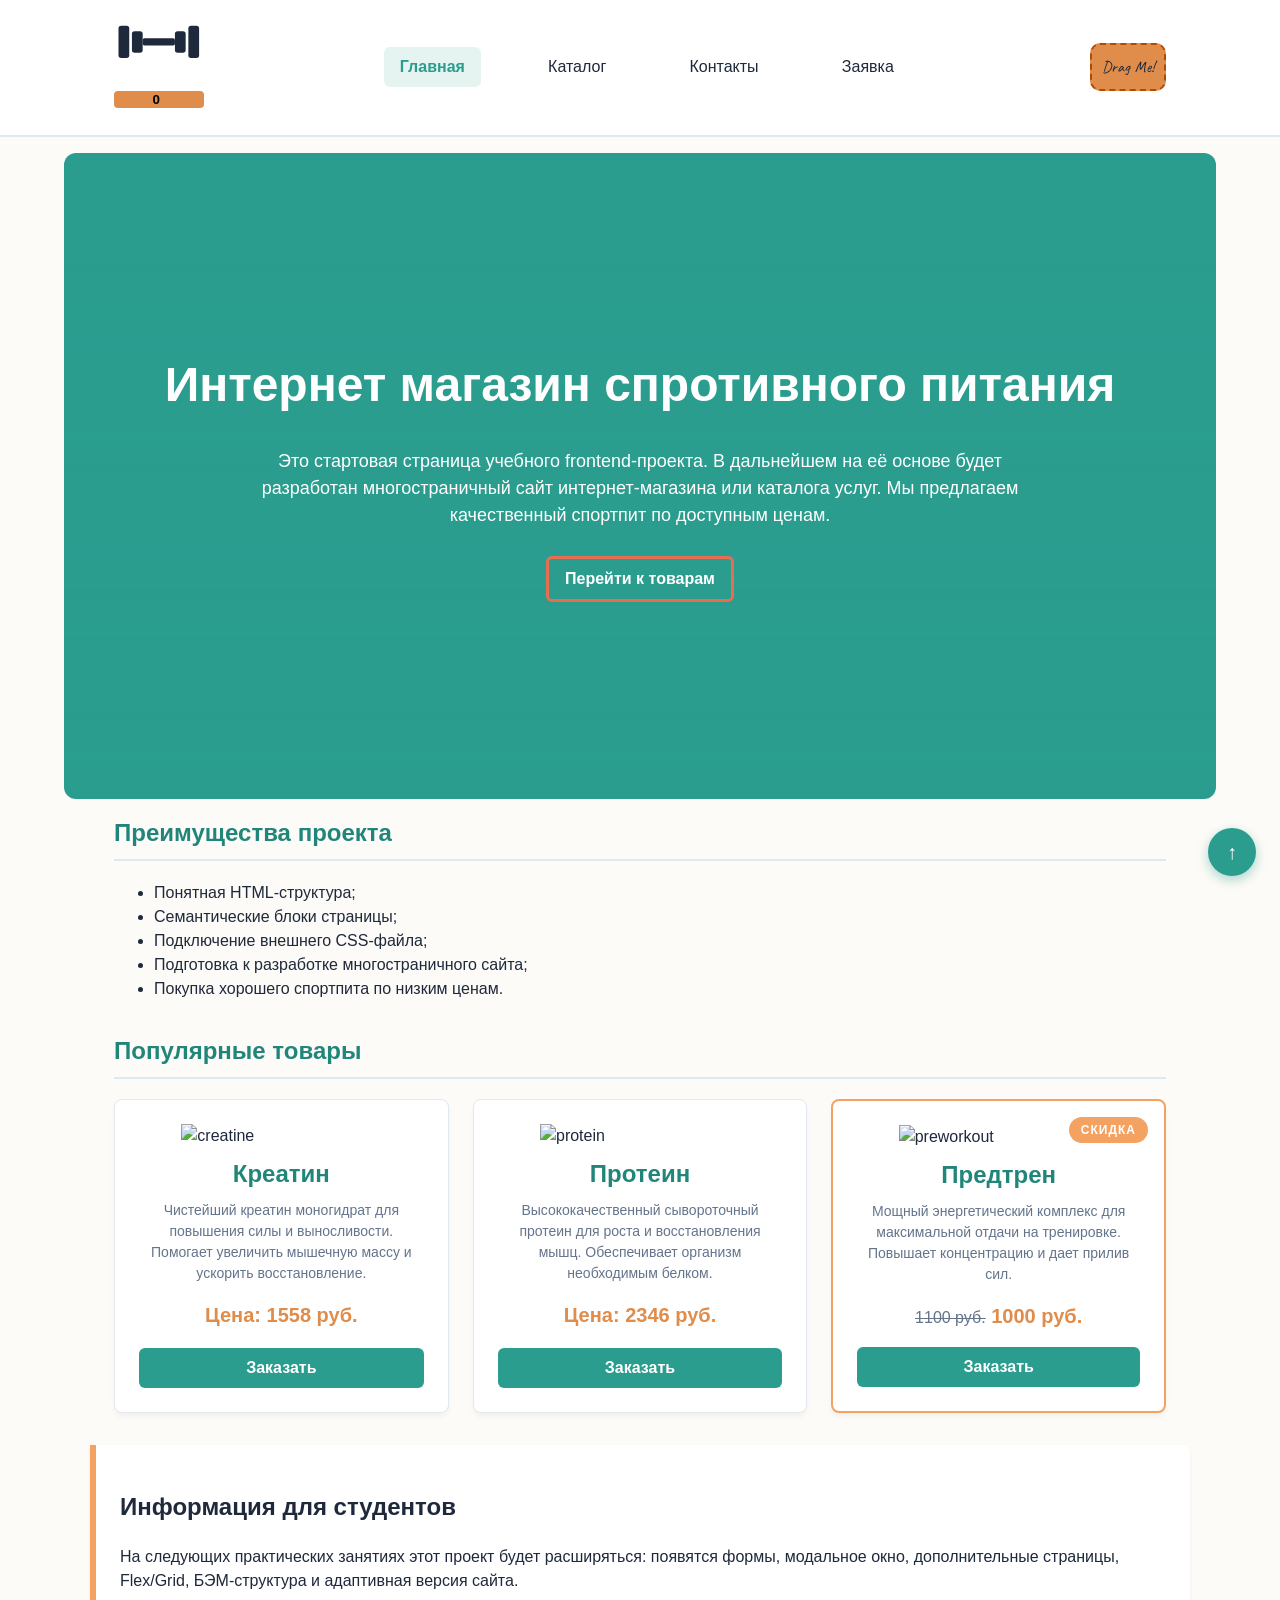
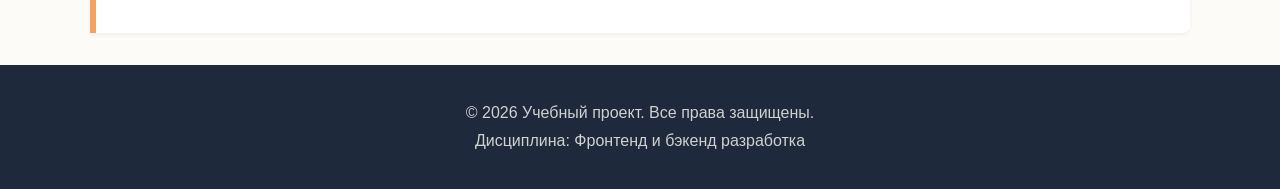
==== index.html @ 5d1a7ecf "feat: add KR4 JavaScript interactivity, multi-step modal, forms validation" ====
<!DOCTYPE html>
<html lang="ru">
<head>
  <meta charset="UTF-8">
  <meta name="viewport" content="width=device-width, initial-scale=1.0">
  <meta name="description" content="Главная страница учебного интернет-магазина спортивного питания.">
  <title>Главная – Учебный интернет-магазин</title>
  <link rel="preconnect" href="https://fonts.googleapis.com">
  <link rel="preconnect" href="https://fonts.gstatic.com" crossorigin>
  <link href="https://fonts.googleapis.com/css2?family=Caveat:wght@400;700&display=swap" rel="stylesheet">
  <link rel="stylesheet" href="css/style.css">
  <link rel="stylesheet" href="css/responsive.css">
  <link rel="stylesheet" href="css/animejs.css">
  <script src="https://cdn.jsdelivr.net/npm/animejs@4.3.6/dist/bundles/anime.umd.min.js"></script>
  <script src="js/anime.js" defer></script>
  <script src="js/main.js" defer></script>
</head>
<body>
  <a class="skip-link" href="#main">Перейти к основному содержимому</a>
  <header class="site-header">
    <div class="site-header__inner">
      
      <div class="logo-box">
        <div>
          <svg 
            class="logo logo-animated"
            xmlns="http://www.w3.org/2000/svg" 
            viewBox="0 0 100 40" 
            width="200" 
            height="80"
            fill="currentColor"
            aria-label="Гантель"
          >
            <rect x="5"  y="2"  width="12" height="36" rx="3" />
            <rect x="20" y="8"  width="12" height="24" rx="3" />
            <rect x="32" y="16" width="36" height="8" rx="2" />
            <rect x="68" y="8"  width="12" height="24" rx="3" />
            <rect x="83" y="2"  width="12" height="36" rx="3" />
          </svg>
        </div>
        <div>
          <button class="rotate-btn">0</button>
        </div>
      </div>

      <!-- Кнопка меню -->
      <button class="menu-toggle" aria-label="Открыть меню" aria-expanded="false" aria-controls="site-nav" data-menu-toggle>
        <span class="menu-toggle__bar"></span>
        <span class="menu-toggle__bar"></span>
        <span class="menu-toggle__bar"></span>
      </button>

      <!-- Навигация -->
      <nav class="site-nav" id="site-nav" aria-label="Основная навигация" data-menu>
        <ul class="site-nav__list">
          <li class="site-nav__item">
            <a class="site-nav__link site-nav__link--active glass" href="index.html" aria-current="page">Главная</a>
          </li>
          <li class="site-nav__item">
            <a class="site-nav__link glass" href="catalog.html">Каталог</a>
          </li>
          <li class="site-nav__item">
            <a class="site-nav__link glass" href="contacts.html">Контакты</a>
          </li>
          <li class="site-nav__item">
            <a class="site-nav__link glass" href="order.html">Заявка</a>
          </li>
        </ul>
      </nav>

      <div class="square"><span>Drag Me!</span></div>
    </div>
  </header>

  <main id="main">
    <section class="hero">
      <h1>Интернет магазин спротивного питания</h1>
      <p>
        Это стартовая страница учебного frontend-проекта.
        В дальнейшем на её основе будет разработан многостраничный сайт
        интернет-магазина или каталога услуг. Мы предлагаем качественный спортпит по доступным ценам.
      </p>
      <a class="button button--primary" href="#popular">Перейти к товарам</a>
    </section>

    <section class="section" id="advantages">
      <h2>Преимущества проекта</h2>
      <ul class="advantages-list">
        <li>Понятная HTML-структура;</li>
        <li>Семантические блоки страницы;</li>
        <li>Подключение внешнего CSS-файла;</li>
        <li>Подготовка к разработке многостраничного сайта;</li>
        <li>Покупка хорошего спортпита по низким ценам.</li>
      </ul>
    </section>

    <section class="section" id="popular">
      <h2>Популярные товары</h2>

      <div class="products-grid">
        <article class="product-card">
          <img src="images/creatine.png" width="200" alt="creatine">
          <h3 class="product-card__title">Креатин</h3>
          <p class="product-card__description">
            Чистейший креатин моногидрат для повышения силы и выносливости. Помогает увеличить мышечную массу и ускорить восстановление.
          </p>
          <p class="product-card__price">Цена: 1558 руб.</p>
          <button class="button button--primary product-card__button" type="button" data-product="Креатин">
            Заказать
          </button>
        </article>

        <article class="product-card">
          <img src="images/protein.png" width="200" alt="protein">
          <h3 class="product-card__title">Протеин</h3>
          <p class="product-card__description">
            Высококачественный сывороточный протеин для роста и восстановления мышц. Обеспечивает организм необходимым белком.
          </p>
          <p class="product-card__price">Цена: 2346 руб.</p>
          <button class="button button--primary product-card__button" type="button" data-product="Протеин">
            Заказать
          </button>
        </article>

        <article class="product-card product-card--discount">
          <img src="images/preworkout.png" width="200" alt="preworkout">
          <span class="product-card__badge">Скидка</span>
          <h3 class="product-card__title">Предтрен</h3>
          <p class="product-card__description">
            Мощный энергетический комплекс для максимальной отдачи на тренировке. Повышает концентрацию и дает прилив сил.
          </p>
          <p class="product-card__price"><s>1100 руб.</s> 1000 руб.</p>
          <button class="button button--primary product-card__button" type="button" data-product="Предтрен">
            Заказать
          </button>
        </article>
      </div>
    </section>

    <aside class="aside-info">
      <h2>Информация для студентов</h2>
      <p>
        На следующих практических занятиях этот проект будет расширяться:
        появятся формы, модальное окно, дополнительные страницы, Flex/Grid,
        БЭМ-структура и адаптивная версия сайта.
      </p>
    </aside>
  </main>

  <footer class="site-footer" id="contacts">
    <div>
      <p>&copy; 2026 Учебный проект. Все права защищены.</p>
      <p>Дисциплина: Фронтенд и бэкенд разработка</p>
    </div>
  </footer>

  <dialog class="order-dialog" id="order-dialog" aria-labelledby="order-dialog-title">
    <h2 class="order-dialog__title" id="order-dialog-title">Оформление заявки</h2>

    <form class="order-form" id="order-form" action="#" method="post" novalidate>
      <input id="selected-product" name="selected-product" type="hidden">

      <div class="order-form__field">
        <label class="order-form__label" for="order-name">Имя</label>
        <input
          class="order-form__input"
          id="order-name"
          name="name"
          type="text"
          placeholder="Введите ваше имя"
          minlength="2"
          autocomplete="given-name"
          required
        >
      </div>

      <div class="order-form__field">
        <label class="order-form__label" for="order-email">E-mail</label>
        <input
          class="order-form__input"
          id="order-email"
          name="email"
          type="email"
          placeholder="example@mail.ru"
          autocomplete="email"
          required
        >
      </div>

      <div class="order-form__field">
        <label class="order-form__label" for="order-phone">Телефон</label>
        <input
          class="order-form__input"
          id="order-phone"
          name="phone"
          type="tel"
          inputmode="tel"
          placeholder="+7 (900) 000-00-00"
          pattern="^\+7 \(\d{3}\) \d{3}-\d{2}-\d{2}$"
          required
        >
        <small class="order-form__hint">Формат: +7 (900) 000-00-00</small>
      </div>

      <div class="order-form__field">
        <label class="order-form__label" for="order-date">Дата связи</label>
        <input
          class="order-form__input"
          id="order-date"
          name="date"
          type="date"
        >
      </div>

      <div class="order-form__field">
        <label class="order-form__label" for="order-topic">Тема заявки</label>
        <select class="order-form__select" id="order-topic" name="topic" required>
          <option value="">Выберите тему</option>
          <option value="product">Заказ товара</option>
          <option value="consultation">Консультация</option>
          <option value="delivery">Доставка</option>
        </select>
      </div>

      <div class="order-form__field">
        <label class="order-form__label" for="order-comment">Комментарий</label>
        <textarea
          class="order-form__textarea"
          id="order-comment"
          name="comment"
          rows="4"
          placeholder="Укажите дополнительную информацию"
        ></textarea>
      </div>

      <div class="order-form__field order-form__field--checkbox">
        <label class="order-form__label">
          <input
            class="order-form__checkbox"
            id="order-agreement"
            name="agreement"
            type="checkbox"
            required
          >
          Я согласен на обработку данных
        </label>
      </div>

      <div class="order-form__actions">
        <button class="button button--secondary" type="button" id="close-order-dialog">
          Закрыть
        </button>
        <button class="button button--primary" type="submit">
          Отправить заявку
        </button>
      </div>
    </form>
  </dialog>

  <p class="success-message" id="success-message" hidden>
    Форма успешно отправлена!
  </p>

  <button class="to-top" type="button" id="to-top" aria-label="Наверх">↑</button>
</body>
</html>
---- css/style.css ----
/* ======================= 1. Переменные проекта ======================= */

:root {
  /* Основная палитра */
  --color-primary: #2a9d8f;      /* Бирюзовый */
  --color-primary-dark: #21867a; /* Темный бирюзовый для ховера */
  --color-secondary: #f4a261;    /* Песочный/оранжевый */
  --color-secondary-dark: #e08c4a; /* Темный оранжевый для ховера */
  
  /* Фоны и текст */
  --color-bg: #fdfbf7;           /* Светлый фон сайта */
  --color-text: #1e293b;         /* Темный текст */
  --color-muted: #64748b;        /* Серый текст (для описаний) */
  --color-white: #ffffff;        /* Белый */
  --color-surface: #ffffff;      /* Белый фон карточек */
  --color-border: #e2e8f0;       /* Светло-серые рамки */
  
  /* Служебные цвета */
  --color-danger: #e76f51;       /* Красный для скидок/ошибок */
  --color-success: #2a9d8f;      /* Зеленый для успеха */
  --color-success-bg: #e6f4f1;
  --color-focus: #f4a261;        /* Цвет фокуса (оранжевый, чтобы выделяться) */

  /* Отступы и скругления (без изменений) */
  --space-xs: 4px;
  --space-sm: 8px;
  --space-md: 16px;
  --space-lg: 24px;
  --space-xl: 32px;

  --radius-sm: 6px;
  --radius-md: 8px;
  --radius-lg: 12px;

  --container-width: 1100px;
}
  
/* ======================= 2. Базовые стили ======================= */
  
* {
  box-sizing: border-box;
}
  
html {
  scroll-behavior: smooth;
}
  
body {
  margin: 0;
  min-height: 100vh;
  display: flex;
  flex-direction: column;
  font-family: Arial, sans-serif;
  line-height: 1.5;
  color: var(--color-text);
  background-color: var(--color-bg);
}

main { 
  flex: 1; 
  background: var(--color-bg); 
}
  
:target {
  outline: 2px dashed var(--color-primary);
  outline-offset: 4px;
}
  
/* ======================= 3. Общие элементы интерфейса ======================= */
  
a {
  color: var(--color-primary);
  text-decoration: none;
  transition: color 0.2s;
}

a:hover {
  color: var(--color-primary-dark);
}
  
a:focus-visible {
  outline: 3px solid var(--color-focus);
  outline-offset: 3px;
  border-radius: 2px;
}
  
/* ======================= 4. Блок button ======================= */
  
.button {
  display: inline-block;
  padding: var(--space-sm) var(--space-md);
  border: none;
  border-radius: var(--radius-sm);
  font: inherit;
  font-weight: 600;
  text-decoration: none;
  cursor: pointer;
  text-align: center;
  transition: background-color 0.2s, color 0.2s, border-color 0.2s;
}
  
.button--primary {
  color: var(--color-white);
  background-color: var(--color-primary);
}
  
.button--primary:hover {
  color: var(--color-white);
  background-color: var(--color-primary-dark);
}
  
.button--secondary {
  color: var(--color-text);
  background-color: transparent;
  border: 2px solid var(--color-secondary);
}
  
.button--secondary:hover {
  color: var(--color-white);
  background-color: var(--color-secondary);
}
  
.button:focus-visible {
  outline: 3px solid var(--color-focus);
  outline-offset: 3px;
}
  
.button:disabled,
.button--disabled {
  opacity: 0.6;
  cursor: not-allowed;
}
  
/* ======================= 5. Блок site-header ======================= */
  
.site-header {
  background-color: var(--color-surface);
  border-bottom: 2px solid var(--color-border);
  /* Убрали радиальные градиенты, оставили чистый фон */
}

.site-header__inner {
  max-width: var(--container-width);
  margin: 0 auto;
  padding: var(--space-lg);
  display: flex;
  flex-direction: column;
  align-items: center;
  gap: var(--space-md);
}

@media (min-width: 768px) {
  .site-header__inner {
    flex-direction: row;
    justify-content: space-between;
  }
}
  
.site-header__logo {
  font-weight: 700;
  font-size: 28px;
  font-family: 'Caveat', cursive;
  color: var(--color-primary);
  text-decoration: none;
}

.site-header__logo:hover {
  color: var(--color-primary-dark);
}
  
/* ======================= 6. Блок site-nav ======================= */

.site-nav {
  display: none;
}

.site-nav.is-open {
  display: flex;
  flex-direction: column;
}
  
.site-nav__list {
  display: flex;
  flex-wrap: wrap;
  justify-content: space-between;
  align-items: center;
  gap: var(--space-sm);
  padding: 0;
  margin: 0;
  list-style: none;
}
  
.site-nav__link {
  display: inline-block;
  padding: var(--space-sm) var(--space-md);
  color: var(--color-text);
  font-weight: 500;
  text-decoration: none;
  border-radius: var(--radius-sm);
  transition: background-color 0.2s, color 0.2s;
}
  
.site-nav__link:hover {
  background-color: var(--color-bg);
  color: var(--color-primary);
}
  
.site-nav__link:focus-visible {
  outline: 3px solid var(--color-focus);
  outline-offset: 3px;
}
  
.site-nav__link--active {
  color: var(--color-primary);
  background-color: var(--color-success-bg) !important;
  font-weight: 700;
}

@media (min-width: 768px) {
  .menu-toggle {
    display: none;
  }

  .site-nav {
    display: flex;
    flex-direction: row;
    gap: 16px;
    width: 50%;
  }
}
  
/* ======================= 7. Блок breadcrumbs ======================= */
  
.breadcrumbs {
  max-width: var(--container-width);
  margin: var(--space-md) auto;
  padding: 0 var(--space-lg);
  font-size: 14px;
  color: var(--color-muted);
}
  
.breadcrumbs__link {
  color: var(--color-primary);
}

.breadcrumbs__link:hover {
  text-decoration: underline;
}
  
.breadcrumbs__current::before {
  content: " / ";
  color: var(--color-muted);
  margin: 0 4px;
}
  
/* ======================= 8. Блок hero ======================= */
  
.hero {
  max-width: var(--container-width);
  display: flex;
  flex-direction: column;
  justify-content: center;
  align-items: center;
  gap: 3vh;
  margin: var(--space-xl) auto;
  padding: var(--space-xl) var(--space-lg);
  background-color: var(--color-primary);
  background-image: linear-gradient(rgba(42, 157, 143, 0.8), rgba(42, 157, 143, 0.9)), url(https://encrypted-tbn0.gstatic.com/images?q=tbn:ANd9GcRuwZ3PwALHUVYrsPH4vVslViOOf3SPwS43gyYWtcxL2g&s=10);
  background-size: cover;
  background-position: center;
  border-radius: var(--radius-lg);
  color: var(--color-white);
  text-align: center;

  & .button { border: 3px solid #e76f51; }
}

.hero h1 {
  font-size: clamp(28px, 5vw, 48px);
  margin: 0;
}

.hero p { 
  max-width: 800px;
  margin: 0;
  font-size: 18px;
}
  
/* ======================= 9. Блок section ======================= */
  
.section {
  max-width: var(--container-width);
  margin: 0 auto var(--space-xl);
  padding: 0 var(--space-lg);
}
  
.section h2 {
  margin-top: 0;
  color: var(--color-primary-dark);
  border-bottom: 2px solid var(--color-border);
  padding-bottom: var(--space-sm);
}
  
/* ======================= 10. Блок products-grid ======================= */
  
.products-grid {
  display: grid;
  grid-template-columns: repeat(1, 1fr);
  gap: var(--space-lg);
}

@media (min-width: 640px) {
  .products-grid { grid-template-columns: repeat(2, 1fr); }
}

@media (min-width: 1024px) {
  .products-grid { grid-template-columns: repeat(3, 1fr); }
}
  
/* ======================= 11. Блок product-card ======================= */
  
.product-card {
  display: flex;
  flex-direction: column;
  align-items: center;
  justify-content: space-between;
  gap: var(--space-sm);
  padding: var(--space-lg);
  border: 1px solid var(--color-border);
  border-radius: var(--radius-md);
  background-color: var(--color-surface);
  box-shadow: 0 4px 6px -1px rgba(0, 0, 0, 0.05);
  transition: transform 0.2s, box-shadow 0.2s;
  position: relative;
}

.product-card:hover {
  transform: translateY(-4px);
  box-shadow: 0 10px 15px -3px rgba(0, 0, 0, 0.1);
  border-color: var(--color-primary);
}
  
.product-card--discount {
  border: 2px solid var(--color-secondary);
}
  
.product-card__title {
  margin: 0;
  color: var(--color-primary-dark);
  font-size: 24px;
  text-align: center;
}
  
.product-card__description {
  font-size: 14px;
  margin: 0;
  padding: 0;
  color: var(--color-muted);
  text-align: center;
}
  
.product-card__price {
  margin: var(--space-sm) 0;
  font-size: 20px;
  font-weight: 700;
  color: var(--color-secondary-dark);
}

s { 
  color: var(--color-muted); 
  font-size: 16px;
  font-weight: normal;
}
  
.product-card__button {
  margin-top: auto;
  width: 100%;
}

.product-card__actions {
  display: flex;
  gap: var(--space-sm);
  flex-wrap: wrap;
  justify-content: center;
  margin-top: auto;
  width: 100%;
}
  
.product-card__actions .button {
  flex: 1 1 auto;
}
  
/* ======================= 12. Блок aside-info ======================= */
  
.aside-info {
  max-width: var(--container-width);
  margin: 0 auto var(--space-xl);
  padding: var(--space-lg);
  border-left: 6px solid var(--color-secondary);
  background-color: var(--color-surface);
  border-radius: 0 var(--radius-md) var(--radius-md) 0;
  box-shadow: 0 2px 4px rgba(0,0,0,0.05);
}
  
/* ======================= 13. Блок site-footer ======================= */
  
.site-footer {
  display: flex;
  flex-direction: column;
  justify-content: center;
  align-items: center;
  padding: var(--space-xl) var(--space-lg);
  background-color: var(--color-text);
  color: var(--color-bg);
  text-align: center;
}

.site-footer p {
  margin: var(--space-xs) 0;
  opacity: 0.8;
}
  
/* ======================= 14. Блок order-dialog ======================= */
  
.order-dialog {
  width: min(100% - 32px, 560px);
  padding: var(--space-lg);
  border: none;
  border-radius: var(--radius-lg);
  box-shadow: 0 25px 50px -12px rgba(0, 0, 0, 0.25);
}

.order-dialog::backdrop {
  background-color: rgba(30, 41, 59, 0.7);
  backdrop-filter: blur(2px);
}
  
.order-dialog__title {
  margin-top: 0;
  color: var(--color-primary-dark);
}
  
/* ======================= 15. Блок order-form ======================= */
  
.order-form__field {
  margin-bottom: var(--space-md);
}
  
.order-form__label {
  display: block;
  margin-bottom: var(--space-xs);
  font-weight: 600;
  color: var(--color-text);
}
  
.order-form__input,
.order-form__select,
.order-form__textarea {
  width: 100%;
  padding: 10px 12px;
  border: 1px solid var(--color-border);
  border-radius: var(--radius-sm);
  font: inherit;
  background-color: var(--color-bg);
  color: var(--color-text);
  transition: border-color 0.2s, box-shadow 0.2s;
}

.order-form__input[type="checkbox"] {
  width: auto;
  margin-right: var(--space-sm);
}

.order-form__input:hover,
.order-form__select:hover,
.order-form__textarea:hover {
  border-color: var(--color-primary);
}

.order-form__input:focus-visible,
.order-form__select:focus-visible,
.order-form__textarea:focus-visible {
  outline: 3px solid var(--color-focus);
  outline-offset: 2px;
  border-color: var(--color-primary);
}
  
.order-form__input[aria-invalid="true"],
.order-form__select[aria-invalid="true"],
.order-form__textarea[aria-invalid="true"] {
  border-color: var(--color-danger);
  background-color: #fdf2f2;
}
  
.order-form__hint {
  display: block;
  margin-top: var(--space-xs);
  font-size: 12px;
  color: var(--color-muted);
}
  
.order-form__actions {
  gap: var(--space-md);
}

.order-form__actions .button {
  width: 48%;
}

/* Чекбокс "Согласие" */
.order-form__field--checkbox .order-form__label {
  display: flex;
  gap: 10px;
  align-items: center;
  justify-content: center;
  font-weight: normal;
  cursor: pointer;
}
  
/* ======================= 16. Блок success-message ======================= */
  
.success-message {
  max-width: var(--container-width);
  margin: var(--space-lg) auto;
  padding: var(--space-md);
  border-left: 4px solid var(--color-success);
  background-color: var(--color-success-bg);
  color: var(--color-text);
  border-radius: var(--radius-sm);
}
  
/* ======================= 17. Блок catalog-layout ======================= */
  
.catalog-layout {
  max-width: var(--container-width);
  margin: 0 auto var(--space-xl);
  padding: 0 var(--space-lg);
  display: grid;
  grid-template-columns: 1fr;
  gap: var(--space-lg);
}

@media (min-width: 1024px) {
  .catalog-layout {
    grid-template-columns: 260px 1fr;
  }
}
  
.catalog-filters {
  height: fit-content;
  padding: var(--space-lg);
  border: 1px solid var(--color-border);
  border-radius: var(--radius-md);
  background-color: var(--color-surface);
  box-shadow: 0 2px 4px rgba(0,0,0,0.05);
}

.catalog-filters h2 {
  font-size: 20px;
  margin-top: 0;
  border-bottom: none;
  padding-bottom: 0;
}
  
/* ======================= 18. Блок filters-form ======================= */
  
.filters-form {
  display: grid;
  gap: var(--space-lg);
}
  
.filters-form fieldset {
  margin: 0;
  padding: var(--space-md);
  border: 1px solid var(--color-border);
  border-radius: var(--radius-sm);
}
  
.filters-form legend {
  font-weight: 700;
  color: var(--color-primary-dark);
  padding: 0 var(--space-xs);
}
  
.filters-form label {
  display: flex;
  align-items: center;
  gap: var(--space-sm);
  margin-bottom: var(--space-sm);
  cursor: pointer;
}
  
.filters-form input[type="number"] {
  width: 100%;
  padding: 8px 10px;
  border: 1px solid var(--color-border);
  border-radius: var(--radius-sm);
  font: inherit;
}

.filters-form input[type="checkbox"] {
  width: 18px;
  height: 18px;
  accent-color: var(--color-primary);
}



/* ======================= 19. Позиционирование: бейджи в карточках ======================= */

.product-card__badge {
  position: absolute;
  top: var(--space-md);
  right: var(--space-md);
  padding: 4px 12px;
  color: var(--color-white);
  background-color: var(--color-secondary);
  border-radius: 20px;
  font-size: 12px;
  font-weight: 700;
  text-transform: uppercase;
  letter-spacing: 1px;
  z-index: 1;
}
  
/* ======================= 20. Модификатор: одиночная карточка товара ======================= */
  
.product-card--single {
  max-width: 720px;
  margin: 0 auto;
}
  
/* ======================= 21. Таблица характеристик ======================= */
  
.product-table {
  width: 100%;
  max-width: 720px;
  margin: 0 auto;
  border-collapse: collapse;
  background-color: var(--color-surface);
  box-shadow: 0 2px 4px rgba(0,0,0,0.05);
  border-radius: var(--radius-md);
  overflow: hidden;
}
  
.product-table caption {
  caption-side: top;
  margin-bottom: var(--space-md);
  font-weight: 700;
  font-size: 18px;
  text-align: left;
  color: var(--color-primary-dark);
}
  
.product-table th,
.product-table td {
  padding: var(--space-md);
  border-bottom: 1px solid var(--color-border);
  text-align: left;
}
  
.product-table th {
  background-color: var(--color-bg);
  font-weight: 700;
  color: var(--color-text);
}

.product-table tr:last-child td {
  border-bottom: none;
}

.product-table tr:hover td {
  background-color: var(--color-success-bg);
}
  
/* ======================= 22. Форма на отдельной странице ======================= */
  
.order-form--page {
  max-width: 600px;
  margin: 0 auto;
  padding: var(--space-xl);
  border: 1px solid var(--color-border);
  border-radius: var(--radius-lg);
  background-color: var(--color-surface);
  box-shadow: 0 4px 6px -1px rgba(0, 0, 0, 0.05);
}

.form-error {
  display: block;
  min-height: 1.2em;
  color: #b00020;
  font-size: 0.875rem;
}

[aria-invalid="true"] {
  border-color: #b00020;
  outline-color: #b00020;
}
  
/* ======================= 23. Sticky-навигация ======================= */
  
.site-header {
  position: sticky;
  top: 0;
  z-index: 10;
}
  
/* ======================= 24. Кнопка «Наверх» (fixed) ======================= */
  
.to-top {
  position: fixed;
  right: var(--space-lg);
  bottom: var(--space-lg);
  z-index: 20;
  width: 48px;
  height: 48px;
  padding: 0;
  color: var(--color-white);
  background-color: var(--color-primary);
  border: none;
  border-radius: 50%;
  font-size: 20px;
  font-weight: 700;
  cursor: pointer;
  box-shadow: 0 4px 12px rgba(42, 157, 143, 0.4);
  transition: background-color 0.2s, transform 0.2s;
}
  
.to-top:hover {
  background-color: var(--color-primary-dark);
  transform: translateY(-2px);
}
  
.to-top:focus-visible {
  outline: 3px solid var(--color-focus);
  outline-offset: 3px;
}

/* ======================= 25. Contacts ======================= */

.contacts-layout {
  display: grid;
  grid-template-columns: 1fr;
  gap: var(--space-xl);
}

@media (min-width: 768px) {
  .contacts-layout {
    grid-template-columns: 1fr 1fr;
  }
}
  
.contacts-list {
  list-style: none;
  padding: 0;
  margin: 0 0 var(--space-lg);
}
  
.contacts-list li {
  margin-bottom: var(--space-md);
  padding-bottom: var(--space-sm);
  border-bottom: 1px solid var(--color-border);
}

.contacts-list li:last-child {
  border-bottom: none;
}
  
.contacts-list a {
  color: var(--color-primary);
  font-weight: 600;
}

.contacts-list a:hover {
  text-decoration: underline;
}
  
.contacts-actions {
  display: flex;
  gap: var(--space-md);
  flex-wrap: wrap;
  margin-top: var(--space-lg);
}
  
.contacts-note {
  margin-top: var(--space-xl);
  padding: var(--space-lg);
  border-left: 6px solid var(--color-secondary);
  background-color: var(--color-bg);
  border-radius: 0 var(--radius-md) var(--radius-md) 0;
}

.contacts-note h3 {
  margin-top: 0;
  color: var(--color-secondary-dark);
}

/* ======================= 26. Product details ======================= */

.product-detail {
  display: grid;
  grid-template-columns: 1fr;
  gap: var(--space-xl);
  align-items: start;
}

@media (min-width: 768px) {
  .product-detail {
    grid-template-columns: 1fr 1fr;
  }
}
  
.product-detail__image {
  display: flex;
  justify-content: center;
  align-items: center;
  padding: var(--space-lg);
  border: 1px solid var(--color-border);
  border-radius: var(--radius-lg);
  background-color: var(--color-surface);
  box-shadow: 0 4px 6px rgba(0,0,0,0.05);
}
  
.product-detail__image img {
  max-width: 100%;
  height: auto;
  border-radius: var(--radius-md);
}
  
.product-detail__info {
  display: flex;
  flex-direction: column;
  gap: var(--space-md);
}
  
.product-detail__description {
  font-size: 16px;
  line-height: 1.6;
  color: var(--color-muted);
}
  
.product-detail__price {
  font-size: 28px;
  font-weight: 700;
  color: var(--color-secondary-dark);
  margin: 0;
}
  
.product-detail__actions {
  display: flex;
  gap: var(--space-md);
  flex-wrap: wrap;
  margin-top: var(--space-sm);
}
  
.product-detail__note {
  margin-top: var(--space-md);
  padding: var(--space-md);
  border-left: 4px solid var(--color-secondary);
  background-color: #fff8e6;
  font-size: 14px;
  color: var(--color-text);
  border-radius: 0 var(--radius-sm) var(--radius-sm) 0;
}

/* FAQ */
.faq-list {
  display: grid;
  gap: var(--space-sm);
  max-width: 800px;
}
  
.faq-item {
  border: 1px solid var(--color-border);
  border-radius: var(--radius-sm);
  padding: var(--space-md);
  background-color: var(--color-surface);
  transition: border-color 0.2s;
}

.faq-item:hover {
  border-color: var(--color-primary);
}
  
.faq-item summary {
  cursor: pointer;
  font-weight: 700;
  color: var(--color-primary-dark);
}

.faq-item summary:hover {
  color: var(--color-primary);
}
  
.faq-item p {
  margin: var(--space-sm) 0 0;
  color: var(--color-muted);
}

/* ======================= 27. Skip link ======================= */

.skip-link {
  position: absolute;
  left: 16px;
  top: -100px;
  z-index: 1000;
  padding: 10px 16px;
  color: var(--color-white);
  background-color: var(--color-text);
  border-radius: var(--radius-sm);
  text-decoration: none;
  font-weight: 600;
  transition: top 0.2s;
}

.skip-link:focus {
  top: 16px;
  outline: 3px solid var(--color-focus);
}

/* ======================= 28. modal ======================= */

/* Скрытие окна, когда нет атрибута open или стоит hidden */
.modal[hidden] {
  display: none;
}

/* Фон (затемнение) */
.modal {
  position: fixed;
  inset: 0;
  background-color: rgba(30, 41, 59, 0.7); /* Используем оттенок из --color-text */
  backdrop-filter: blur(4px); /* Легкое размытие фона */
  display: grid;
  place-items: center;
  z-index: 1000;
  padding: var(--space-md); /* Отступы по краям для мобилок */
  animation: modalFadeIn 0.3s ease-out;
}

/* Само окно */
.modal__dialog {
  background-color: var(--color-surface);
  border: 1px solid var(--color-border);
  border-radius: var(--radius-lg);
  box-shadow: 0 25px 50px -12px rgba(0, 0, 0, 0.25);
  max-width: 480px;
  width: 100%;
  padding: var(--space-xl);
  position: relative;
  animation: modalSlideUp 0.3s ease-out;
}

/* Заголовок */
.modal__dialog h2 {
  margin-top: 0;
  margin-bottom: var(--space-lg);
  color: var(--color-primary-dark);
  font-size: 24px;
  border-bottom: 2px solid var(--color-border);
  padding-bottom: var(--space-sm);
}

/* Кнопка закрытия (крестик) */
.modal__dialog [data-modal-close] {
  position: absolute;
  top: var(--space-md);
  right: var(--space-md);
  width: 32px;
  height: 32px;
  display: flex;
  align-items: center;
  justify-content: center;
  background: transparent;
  border: none;
  border-radius: 50%;
  font-size: 24px;
  line-height: 1;
  color: var(--color-muted);
  cursor: pointer;
  transition: background-color 0.2s, color 0.2s;
}

.modal__dialog [data-modal-close]:hover {
  background-color: var(--color-bg);
  color: var(--color-danger);
}

.modal__dialog [data-modal-close]:focus-visible {
  outline: 3px solid var(--color-focus);
  outline-offset: 2px;
}

/* Стилизация полей внутри модалки (чтобы не дублировать классы) */
.modal__dialog label {
  display: block;
  margin-bottom: var(--space-xs);
  font-weight: 600;
  color: var(--color-text);
}

.modal__dialog input,
.modal__dialog textarea {
  width: 100%;
  padding: 10px 12px;
  margin-bottom: var(--space-xs);
  border: 1px solid var(--color-border);
  border-radius: var(--radius-sm);
  font: inherit;
  background-color: var(--color-bg);
  color: var(--color-text);
  transition: border-color 0.2s, box-shadow 0.2s;
}

.modal__dialog input:focus-visible,
.modal__dialog textarea:focus-visible {
  outline: 3px solid var(--color-focus);
  outline-offset: 2px;
  border-color: var(--color-primary);
}

.modal__dialog button[type="submit"] {
  width: 100%;
  margin-top: var(--space-sm);
  padding: var(--space-sm) var(--space-md);
  color: var(--color-white);
  background-color: var(--color-primary);
  border: none;
  border-radius: var(--radius-sm);
  font: inherit;
  font-weight: 600;
  cursor: pointer;
  transition: background-color 0.2s;
}

.modal__dialog button[type="submit"]:hover {
  background-color: var(--color-primary-dark);
}

.modal__dialog button[type="submit"]:focus-visible {
  outline: 3px solid var(--color-focus);
  outline-offset: 3px;
}

.no-scroll {
  overflow: hidden;
}

@keyframes modalFadeIn {
  from { opacity: 0; }
  to { opacity: 1; }
}

@keyframes modalSlideUp {
  from { 
    opacity: 0; 
    transform: translateY(20px); 
  }
  to { 
    opacity: 1; 
    transform: translateY(0); 
  }
}

/* ======================= 29. Многошаговая модалка (Wizard) ======================= */

.wizard-progress {
  display: flex;
  justify-content: space-between;
  align-items: center;
  position: relative;
  margin-bottom: var(--space-xl);
  padding: 0 var(--space-md);
}

.wizard-progress__line {
  position: absolute;
  top: 50%;
  left: 0;
  right: 0;
  height: 2px;
  background-color: var(--color-border);
  transform: translateY(-50%);
  z-index: 1;
}

.wizard-progress__step {
  position: relative;
  z-index: 2;
  width: 32px;
  height: 32px;
  border-radius: 50%;
  background-color: var(--color-bg);
  border: 2px solid var(--color-border);
  color: var(--color-muted);
  font-weight: 700;
  display: flex;
  align-items: center;
  justify-content: center;
  transition: all 0.3s ease;
}

.wizard-progress__step.is-active {
  background-color: var(--color-primary);
  border-color: var(--color-primary);
  color: var(--color-white);
  box-shadow: 0 0 0 4px var(--color-success-bg);
}

.wizard-progress__step.is-completed {
  background-color: var(--color-primary-dark);
  border-color: var(--color-primary-dark);
  color: var(--color-white);
}

.wizard-step {
  animation: fadeIn 0.3s ease-in-out;
}

.wizard-step[hidden] {
  display: none;
}

.wizard-actions {
  display: flex;
  gap: var(--space-md);
  margin-top: var(--space-lg);
}

.wizard-actions .button {
  flex: 1;
}

.required-mark {
  color: var(--color-danger);
}

.optional-mark {
  font-size: 0.85em;
  color: var(--color-muted);
  font-weight: normal;
}

.delivery-row {
  display: flex;
  gap: var(--space-md);
}

.delivery-row .order-form__field {
  flex: 1;
}

/* Блок подтверждения */
.order-summary {
  background-color: var(--color-bg);
  padding: var(--space-md);
  border-radius: var(--radius-sm);
  border: 1px solid var(--color-border);
}

.order-summary h3 {
  margin-top: 0;
  color: var(--color-primary-dark);
}

.order-summary p {
  margin: var(--space-sm) 0;
}

.order-summary__prices {
  margin-top: var(--space-md);
  padding-top: var(--space-md);
  border-top: 1px dashed var(--color-border);
}

.order-summary__total {
  font-size: 18px;
  font-weight: 700;
  color: var(--color-secondary-dark);
}

@keyframes fadeIn {
  from { opacity: 0; transform: translateX(10px); }
  to { opacity: 1; transform: translateX(0); }
}

/* ======================= 30. Inputs with Prefix ======================= */

.input-prefix-wrapper {
  width: 100%;
  display: flex;
  align-items: center;
  border: 1px solid var(--color-border);
  border-radius: var(--radius-sm);
  background-color: var(--color-bg);
  transition: border-color 0.2s, box-shadow 0.2s;
}

.input-prefix-wrapper:focus-within {
  outline: 3px solid var(--color-focus);
  outline-offset: 2px;
  border-color: var(--color-primary);
}

.input-prefix-wrapper.has-error {
  border-color: var(--color-danger);
  background-color: #fdf2f2;
}

.input-prefix-symbol {
  padding: 10px 0 10px 12px;
  font-weight: 600;
  color: var(--color-text);
  user-select: none;
  pointer-events: none;
}

.input-prefix-part {
  border: none !important;
  background: transparent !important;
  box-shadow: none !important;
  padding: 10px 12px !important;
  width: 100%;
}

.input-prefix-part:focus-visible {
  outline: none !important;
}

#order-email {
  field-sizing: content;
  width: auto;
  flex: 0 0 auto;
  min-width: 70px;
  max-width: 300px;
  padding-right: 4px !important;
}
#order-email-domain {
  padding-left: 4px !important;
}
---- css/responsive.css ----
*, *::before, *::after { box-sizing: border-box; }
  
body { overflow-x: hidden; }

img, video {
  max-width: 100%;
  height: auto;
}

.container, .section, .site-header__inner {
  width: min(100% - 32px, 1100px);
  margin-inline: auto;
}

/* Мобильная навигация */
.site-nav__list {
  flex-direction: column;
  align-items: flex-start;
}

.site-nav__link {
  display: block;
  width: 100%;
}

@media (min-width: 768px) {
  .site-nav__list {
    flex-direction: row;
    justify-content: space-between;
    flex-wrap: wrap;
    width: 100%;
  }
  .site-nav__link {
    width: auto;
  }
}

/* Мобильный hero */
.hero {
  max-width: 100%;
  aspect-ratio: auto;
  padding: 40px 16px;
  margin: 16px auto;

  & h1 {
    font-size: clamp(24px, 7vw, 48px);
    text-align: center;
  }

  p { width: 100% !important; }
}

@media (min-width: 768px) {
  .hero {
    max-width: 90%;
    aspect-ratio: 640 / 359;
  }
}

/* Мобильная сетка карточек */
.products-grid {
  grid-template-columns: 1fr;
}

.catalog-layout {
  grid-template-columns: 1fr;
  grid-template-areas: 
    "filters"
    "products";
}

@media (min-width: 640px) { .products-grid { grid-template-columns: repeat(2, minmax(0, 1fr)); } }

@media (min-width: 1024px) {
  .products-grid { grid-template-columns: repeat(3, minmax(0, 1fr)); }
  
  .catalog-layout {
    grid-template-columns: 260px 1fr;
    grid-template-areas: "filters products";
  }
}

.order-form__field {
  margin-bottom: 16px;
}

@media (min-width: 768px) {
  .order-form--page {
    display: grid;
    grid-template-columns: 1fr;
    gap: 16px;
  }
  .order-form__field:nth-child(odd) {
    grid-column: 1 / -1;
  }
}

.table-wrapper {
  overflow-x: auto;
  -webkit-overflow-scrolling: touch;
}


.menu-toggle {
  display: none;
  flex-direction: column;
  justify-content: space-between;
  width: 30px;
  height: 21px;
  background: transparent;
  border: none;
  cursor: pointer;
  padding: 0;
  z-index: 999;
}

.menu-toggle__bar {
  width: 100%;
  height: 3px;
  background-color: var(--color-primary, #2a9d8f);
  border-radius: 2px;
  transition: all 0.3s ease;
}

.menu-toggle[aria-expanded="true"] .menu-toggle__bar:nth-child(1) {
  transform: translateY(9px) rotate(45deg);
}
.menu-toggle[aria-expanded="true"] .menu-toggle__bar:nth-child(2) {
  opacity: 0;
}
.menu-toggle[aria-expanded="true"] .menu-toggle__bar:nth-child(3) {
  transform: translateY(-9px) rotate(-45deg);
}

/* --- Мобильная версия (до 768px) --- */
@media (max-width: 767px) {
  .site-header__inner {
    flex-direction: row;
    justify-content: space-between;
    align-items: center;
    padding: var(--space-sm) var(--space-md);
  }

  .menu-toggle {
    display: flex; 
  }

  
  .site-nav {
    display: none; 
    position: absolute;
    top: 100%;
    left: 0;
    width: 100%;
    background-color: var(--color-surface, #ffffff);
    padding: var(--space-md);
    box-shadow: 0 4px 6px rgba(0,0,0,0.1);
    border-bottom: 2px solid var(--color-border, #e2e8f0);
  }

  .site-nav.is-open {
    display: block;
  }

  .site-nav__list {
    flex-direction: column;
    align-items: stretch;
    margin: 0;
  }

  .site-nav__link {
    display: block;
    width: 100%;
    text-align: center;
    padding: 12px;
    border-bottom: 1px solid var(--color-border, #e2e8f0);
  }
  
  .site-nav__item:last-child .site-nav__link {
    border-bottom: none;
  }
}
---- css/animejs.css ----
/* Заменили .logo.js на .logo-animated */
.logo-animated {
    width: 150%;
    height: 150%;
}

.logo-box {
    display: flex;
    flex-wrap: wrap;
    flex-direction: column;
    align-items: center;
    justify-content: center;
    gap: 20px;
}

@media (max-width: 767px) {
    .logo-box { gap: 10px; }
}

.logo { width: 7vw; }

.rotate-btn {
    background: #e08c4a;
    border: none;
    border-radius: 4px;
    width: 7vw;
    font-weight: 800;
    letter-spacing: 5px;
    text-align: center;
    transition: 0.2s;
}

.rotate-btn:active {
    transform: scale(0.8);
}

.square {
    width: fit-content;
    height: fit-content;
    padding: 10px;
    border-radius: 10px;
    border: 2.5px dashed #af4c00;
    background: #e08c4a;
    text-align: center;

    & span {
        width: 100%;
        height: 100%;
        font-family: 'Caveat', cursive;
        user-select: none;
    }
}
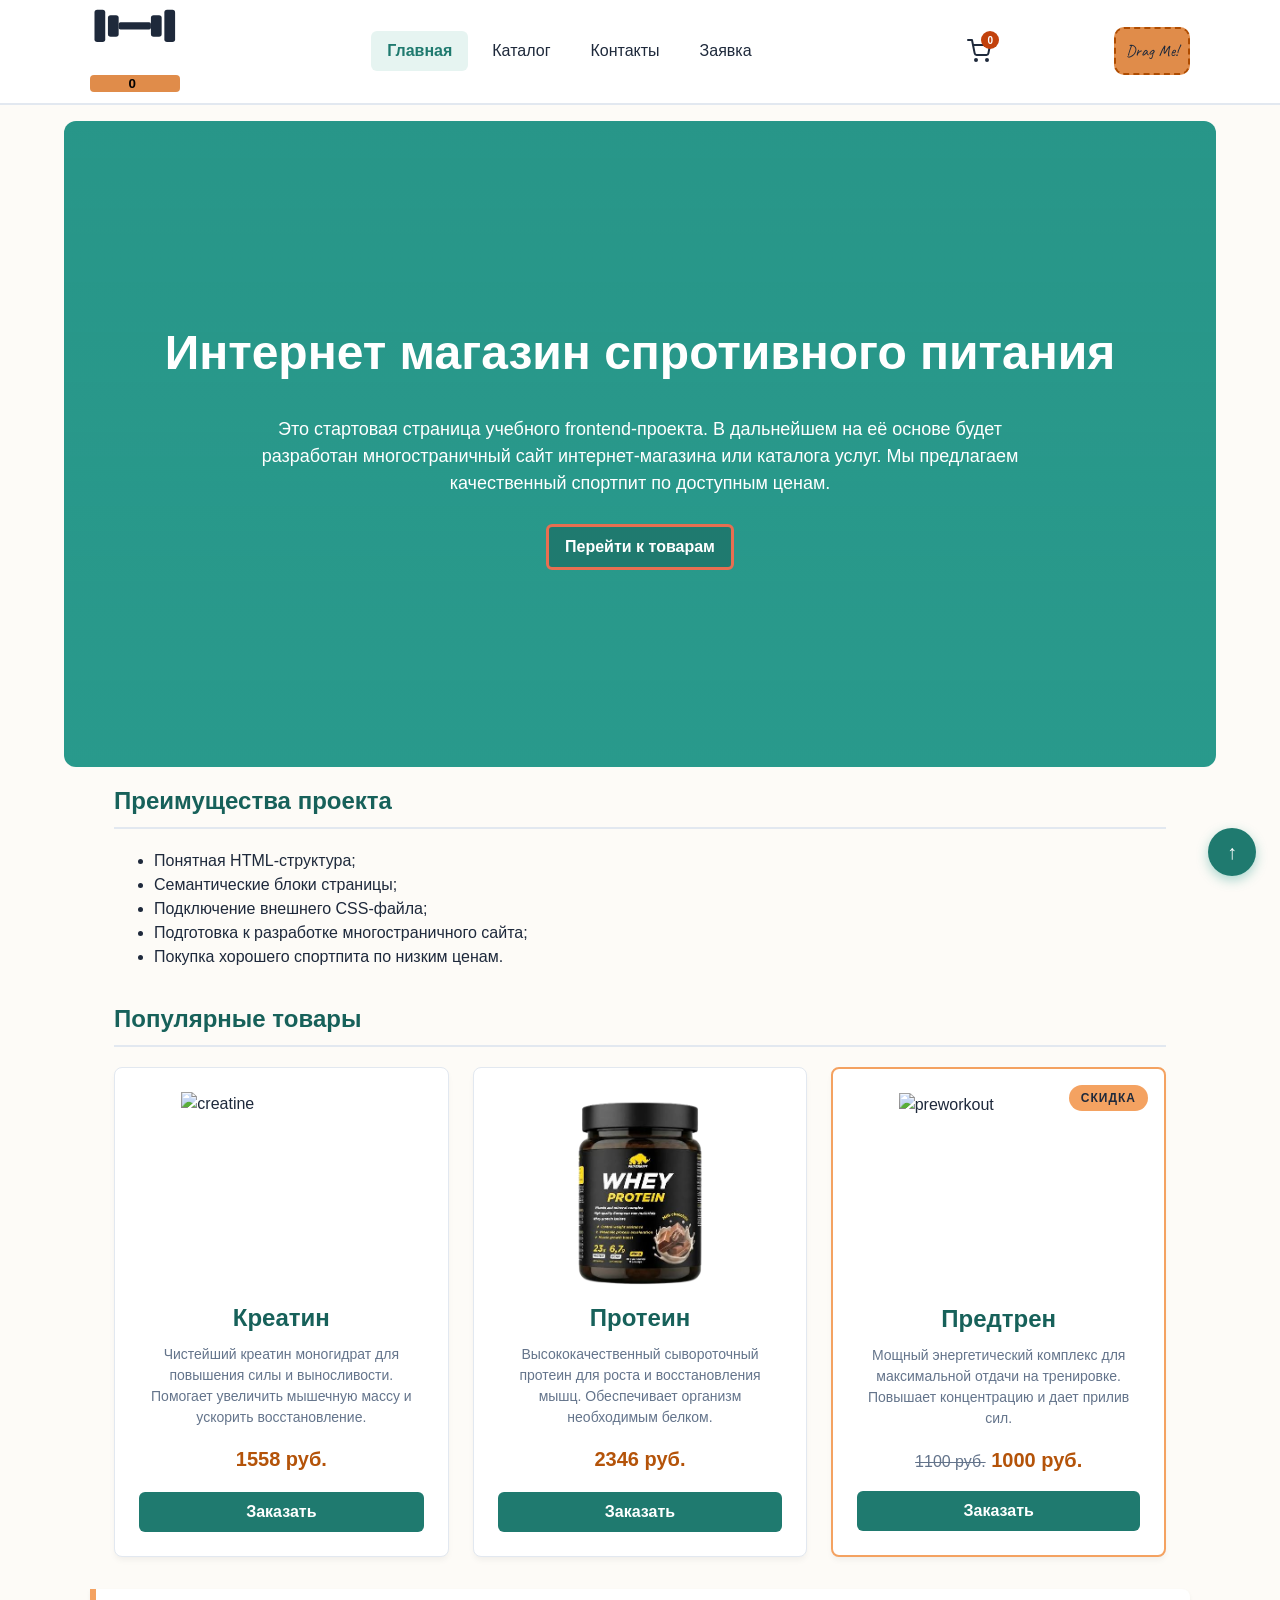
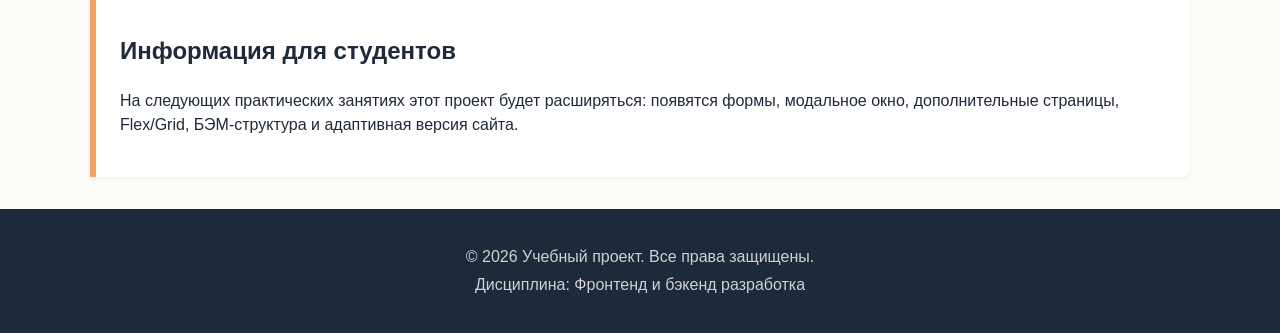
==== commit 71059bd3: "feat: complete JavaScript shop project with cart, wizard form, and promo codes" ====
--- a/index.html
+++ b/index.html
@@ -12,8 +12,8 @@
   <link rel="stylesheet" href="css/responsive.css">
   <link rel="stylesheet" href="css/animejs.css">
   <script src="https://cdn.jsdelivr.net/npm/animejs@4.3.6/dist/bundles/anime.umd.min.js"></script>
-  <script src="js/anime.js" defer></script>
-  <script src="js/main.js" defer></script>
+  <script type="module" src="js/anime.js"></script>
+  <script type="module" src="js/main.js"></script>
 </head>
 <body>
   <a class="skip-link" href="#main">Перейти к основному содержимому</a>
@@ -68,6 +68,16 @@
         </ul>
       </nav>
 
+      <button class="cart-toggle" id="cart-toggle" aria-label="Открыть корзину">
+        <svg xmlns="http://www.w3.org/2000/svg" width="24" height="24" viewBox="0 0 24 24" fill="none"
+          stroke="currentColor" stroke-width="2" stroke-linecap="round" stroke-linejoin="round">
+          <circle cx="9" cy="21" r="1"></circle>
+          <circle cx="20" cy="21" r="1"></circle>
+          <path d="M1 1h4l2.68 13.39a2 2 0 0 0 2 1.61h9.72a2 2 0 0 0 2-1.61L23 6H6"></path>
+        </svg>
+        <span class="cart-count" id="cart-count">0</span>
+      </button>
+
       <div class="square"><span>Drag Me!</span></div>
     </div>
   </header>
@@ -104,19 +114,19 @@
           <p class="product-card__description">
             Чистейший креатин моногидрат для повышения силы и выносливости. Помогает увеличить мышечную массу и ускорить восстановление.
           </p>
-          <p class="product-card__price">Цена: 1558 руб.</p>
+          <p class="product-card__price">1558 руб.</p>
           <button class="button button--primary product-card__button" type="button" data-product="Креатин">
             Заказать
           </button>
         </article>
 
         <article class="product-card">
-          <img src="images/protein.png" width="200" alt="protein">
+          <img src="images/protein1.png" width="200" alt="protein">
           <h3 class="product-card__title">Протеин</h3>
           <p class="product-card__description">
             Высококачественный сывороточный протеин для роста и восстановления мышц. Обеспечивает организм необходимым белком.
           </p>
-          <p class="product-card__price">Цена: 2346 руб.</p>
+          <p class="product-card__price">2346 руб.</p>
           <button class="button button--primary product-card__button" type="button" data-product="Протеин">
             Заказать
           </button>
--- a/css/style.css
+++ b/css/style.css
@@ -2,10 +2,10 @@
 
 :root {
   /* Основная палитра */
-  --color-primary: #2a9d8f;      /* Бирюзовый */
-  --color-primary-dark: #21867a; /* Темный бирюзовый для ховера */
+  --color-primary: #1f7a6f;      /* Бирюзовый */
+  --color-primary-dark: #17615a; /* Темный бирюзовый для ховера */
   --color-secondary: #f4a261;    /* Песочный/оранжевый */
-  --color-secondary-dark: #e08c4a; /* Темный оранжевый для ховера */
+  --color-secondary-dark: #b45309; /* Темный оранжевый для ховера */
   
   /* Фоны и текст */
   --color-bg: #fdfbf7;           /* Светлый фон сайта */
@@ -16,10 +16,10 @@
   --color-border: #e2e8f0;       /* Светло-серые рамки */
   
   /* Служебные цвета */
-  --color-danger: #e76f51;       /* Красный для скидок/ошибок */
+  --color-danger: #c2410c;       /* Красный для скидок/ошибок */
   --color-success: #2a9d8f;      /* Зеленый для успеха */
   --color-success-bg: #e6f4f1;
-  --color-focus: #f4a261;        /* Цвет фокуса (оранжевый, чтобы выделяться) */
+  --color-focus: #b45309;        /* Цвет фокуса (оранжевый, чтобы выделяться) */
 
   /* Отступы и скругления (без изменений) */
   --space-xs: 4px;
@@ -58,8 +58,10 @@
 
 main { 
   flex: 1; 
-  background: var(--color-bg); 
-}
+  background: var(--color-bg);
+}
+
+main:focus { outline: none; }
   
 :target {
   outline: 2px dashed var(--color-primary);
@@ -140,13 +142,14 @@
 }
 
 .site-header__inner {
-  max-width: var(--container-width);
+  width: min(calc(100% - 32px), 1100px);
   margin: 0 auto;
-  padding: var(--space-lg);
-  display: flex;
-  flex-direction: column;
-  align-items: center;
-  gap: var(--space-md);
+  padding: var(--space-sm) 0;
+  display: flex;
+  flex-wrap: nowrap;
+  justify-content: space-between;
+  align-items: center;
+  gap: var(--space-sm);
 }
 
 @media (min-width: 768px) {
@@ -180,17 +183,21 @@
 }
   
 .site-nav__list {
-  display: flex;
+  width: 100%;
+  display: flex;
+  flex-direction: row;
   flex-wrap: wrap;
-  justify-content: space-between;
+  justify-content: center;
   align-items: center;
   gap: var(--space-sm);
+  
   padding: 0;
   margin: 0;
   list-style: none;
 }
   
 .site-nav__link {
+  flex: 0 0 auto;
   display: inline-block;
   padding: var(--space-sm) var(--space-md);
   color: var(--color-text);
@@ -222,9 +229,7 @@
   }
 
   .site-nav {
-    display: flex;
-    flex-direction: row;
-    gap: 16px;
+    display: block;
     width: 50%;
   }
 }
@@ -323,7 +328,7 @@
   display: flex;
   flex-direction: column;
   align-items: center;
-  justify-content: space-between;
+  justify-content: flex-start;
   gap: var(--space-sm);
   padding: var(--space-lg);
   border: 1px solid var(--color-border);
@@ -381,13 +386,22 @@
   display: flex;
   gap: var(--space-sm);
   flex-wrap: wrap;
+  flex-direction: column; 
   justify-content: center;
   margin-top: auto;
   width: 100%;
 }
-  
-.product-card__actions .button {
-  flex: 1 1 auto;
+
+.product-card__actions .product-card__button {
+  margin-top: 0;
+  width: 100%;
+}
+  
+.product-card img {
+  width: 100%;
+  max-width: 200px;
+  height: 200px;
+  object-fit: contain;
 }
   
 /* ======================= 12. Блок aside-info ======================= */
@@ -423,7 +437,7 @@
 /* ======================= 14. Блок order-dialog ======================= */
   
 .order-dialog {
-  width: min(100% - 32px, 560px);
+  width: min(calc(100% - 32px), 560px);
   padding: var(--space-lg);
   border: none;
   border-radius: var(--radius-lg);
@@ -542,10 +556,10 @@
 
 @media (min-width: 1024px) {
   .catalog-layout {
-    grid-template-columns: 260px 1fr;
+      grid-template-columns: minmax(0, 1fr);
   }
 }
-  
+
 .catalog-filters {
   height: fit-content;
   padding: var(--space-lg);
@@ -613,7 +627,7 @@
   top: var(--space-md);
   right: var(--space-md);
   padding: 4px 12px;
-  color: var(--color-white);
+  color: var(--color-text);
   background-color: var(--color-secondary);
   border-radius: 20px;
   font-size: 12px;
@@ -949,6 +963,8 @@
   padding: var(--space-xl);
   position: relative;
   animation: modalSlideUp 0.3s ease-out;
+  max-height: calc(100vh - 32px);
+  overflow-y: auto;
 }
 
 /* Заголовок */
@@ -1011,6 +1027,8 @@
   color: var(--color-text);
   transition: border-color 0.2s, box-shadow 0.2s;
 }
+
+#callback-phone { width: 90%; }
 
 .modal__dialog input:focus-visible,
 .modal__dialog textarea:focus-visible {
@@ -1237,4 +1255,202 @@
 }
 #order-email-domain {
   padding-left: 4px !important;
+}
+
+
+/* ======================= Панель управления каталогом ======================= */
+.catalog-controls {
+  display: flex;
+  flex-wrap: wrap;
+  gap: var(--space-md);
+  margin-bottom: var(--space-lg);
+  padding: var(--space-md);
+  background-color: var(--color-surface);
+  border: 1px solid var(--color-border);
+  border-radius: var(--radius-md);
+}
+
+.catalog-controls__field {
+  display: flex;
+  flex-direction: column;
+  flex: 1 1 200px;
+}
+
+.catalog-controls__field label {
+  font-size: 14px;
+  font-weight: 600;
+  margin-bottom: var(--space-xs);
+  color: var(--color-muted);
+}
+
+.catalog-controls__field input,
+.catalog-controls__field select {
+  padding: 8px 12px;
+  border: 1px solid var(--color-border);
+  border-radius: var(--radius-sm);
+  font: inherit;
+  background-color: var(--color-bg);
+}
+
+.catalog-message {
+  margin-bottom: var(--space-md);
+  font-weight: 600;
+  color: var(--color-primary-dark);
+}
+
+/* ======================= Корзина (Sidebar) ======================= */
+.cart-toggle {
+  position: relative;
+  background: transparent;
+  border: none;
+  color: var(--color-text);
+  cursor: pointer;
+  padding: var(--space-sm);
+  display: flex;
+  align-items: center;
+  justify-content: center;
+}
+
+.cart-toggle:hover {
+  color: var(--color-primary);
+}
+
+.cart-count {
+  position: absolute;
+  top: 0;
+  right: 0;
+  background-color: var(--color-danger);
+  color: white;
+  font-size: 10px;
+  font-weight: bold;
+  width: 18px;
+  height: 18px;
+  border-radius: 50%;
+  display: flex;
+  align-items: center;
+  justify-content: center;
+}
+
+.cart-drawer[hidden] {
+  display: none;
+}
+
+.cart-drawer {
+  position: fixed;
+  inset: 0;
+  z-index: 1100;
+}
+
+.cart-drawer__overlay {
+  position: absolute;
+  inset: 0;
+  background-color: rgba(30, 41, 59, 0.5);
+  backdrop-filter: blur(2px);
+}
+
+@keyframes fadeOnly { from { opacity: 0; } to { opacity: 1; } }
+.cart-drawer__overlay { animation: fadeOnly 0.3s ease-out; }
+
+.cart-drawer__panel {
+  position: absolute;
+  top: 0;
+  right: 0;
+  bottom: 0;
+  width: 100%;
+  max-width: 400px;
+  background-color: var(--color-surface);
+  box-shadow: -4px 0 15px rgba(0,0,0,0.1);
+  display: flex;
+  flex-direction: column;
+  animation: slideInRight 0.3s ease-out;
+}
+
+.cart-drawer__header {
+  display: flex;
+  justify-content: space-between;
+  align-items: center;
+  padding: var(--space-md) var(--space-lg);
+  border-bottom: 1px solid var(--color-border);
+}
+
+.cart-drawer__header h2 {
+  margin: 0;
+  font-size: 20px;
+  color: var(--color-primary-dark);
+}
+
+.cart-drawer__close {
+  background: transparent;
+  border: none;
+  font-size: 28px;
+  line-height: 1;
+  color: var(--color-muted);
+  cursor: pointer;
+}
+
+.cart-drawer__close:hover {
+  color: var(--color-danger);
+}
+
+.cart-drawer__content {
+  flex: 1;
+  overflow-y: auto;
+  padding: var(--space-lg);
+  display: flex;
+  flex-direction: column;
+  gap: var(--space-md);
+}
+
+.cart-drawer__footer {
+  padding: var(--space-lg);
+  border-top: 1px solid var(--color-border);
+  background-color: var(--color-bg);
+}
+
+.cart-drawer__total {
+  display: flex;
+  justify-content: space-between;
+  font-size: 18px;
+  font-weight: 700;
+  margin-bottom: var(--space-md);
+  color: var(--color-primary-dark);
+}
+
+.cart-drawer__empty {
+  text-align: center;
+  padding: var(--space-xl);
+  color: var(--color-muted);
+}
+
+/* Карточка товара внутри корзины */
+.cart-item {
+  display: flex;
+  justify-content: space-between;
+  align-items: center;
+  padding-bottom: var(--space-md);
+  border-bottom: 1px solid var(--color-border);
+}
+
+.cart-item__info h4 {
+  margin: 0 0 4px;
+  font-size: 14px;
+}
+
+.cart-item__info p {
+  margin: 0;
+  color: var(--color-muted);
+  font-size: 13px;
+}
+
+.cart-item__remove {
+  background: none;
+  border: none;
+  color: var(--color-danger);
+  cursor: pointer;
+  font-size: 20px;
+}
+
+@keyframes slideInRight {
+  from { transform: translateX(100%); }
+  to { transform: translateX(0); }
 }
--- a/css/responsive.css
+++ b/css/responsive.css
@@ -8,31 +8,15 @@
 }
 
 .container, .section, .site-header__inner {
-  width: min(100% - 32px, 1100px);
+  width: min(calc(100% - 32px), 1100px);
   margin-inline: auto;
 }
 
 /* Мобильная навигация */
-.site-nav__list {
-  flex-direction: column;
-  align-items: flex-start;
-}
 
 .site-nav__link {
   display: block;
   width: 100%;
-}
-
-@media (min-width: 768px) {
-  .site-nav__list {
-    flex-direction: row;
-    justify-content: space-between;
-    flex-wrap: wrap;
-    width: 100%;
-  }
-  .site-nav__link {
-    width: auto;
-  }
 }
 
 /* Мобильный hero */
@@ -59,24 +43,20 @@
 
 /* Мобильная сетка карточек */
 .products-grid {
+  display: grid;
   grid-template-columns: 1fr;
+  gap: 24px;
 }
 
-.catalog-layout {
-  grid-template-columns: 1fr;
-  grid-template-areas: 
-    "filters"
-    "products";
+@media (min-width: 640px) {
+  .products-grid {
+      grid-template-columns: repeat(2, minmax(0, 1fr));
+  }
 }
 
-@media (min-width: 640px) { .products-grid { grid-template-columns: repeat(2, minmax(0, 1fr)); } }
-
 @media (min-width: 1024px) {
-  .products-grid { grid-template-columns: repeat(3, minmax(0, 1fr)); }
-  
-  .catalog-layout {
-    grid-template-columns: 260px 1fr;
-    grid-template-areas: "filters products";
+  .products-grid {
+      grid-template-columns: repeat(3, minmax(0, 1fr));
   }
 }
 
@@ -147,7 +127,8 @@
 
   
   .site-nav {
-    display: none; 
+    display: block;
+    flex: 1;
     position: absolute;
     top: 100%;
     left: 0;
